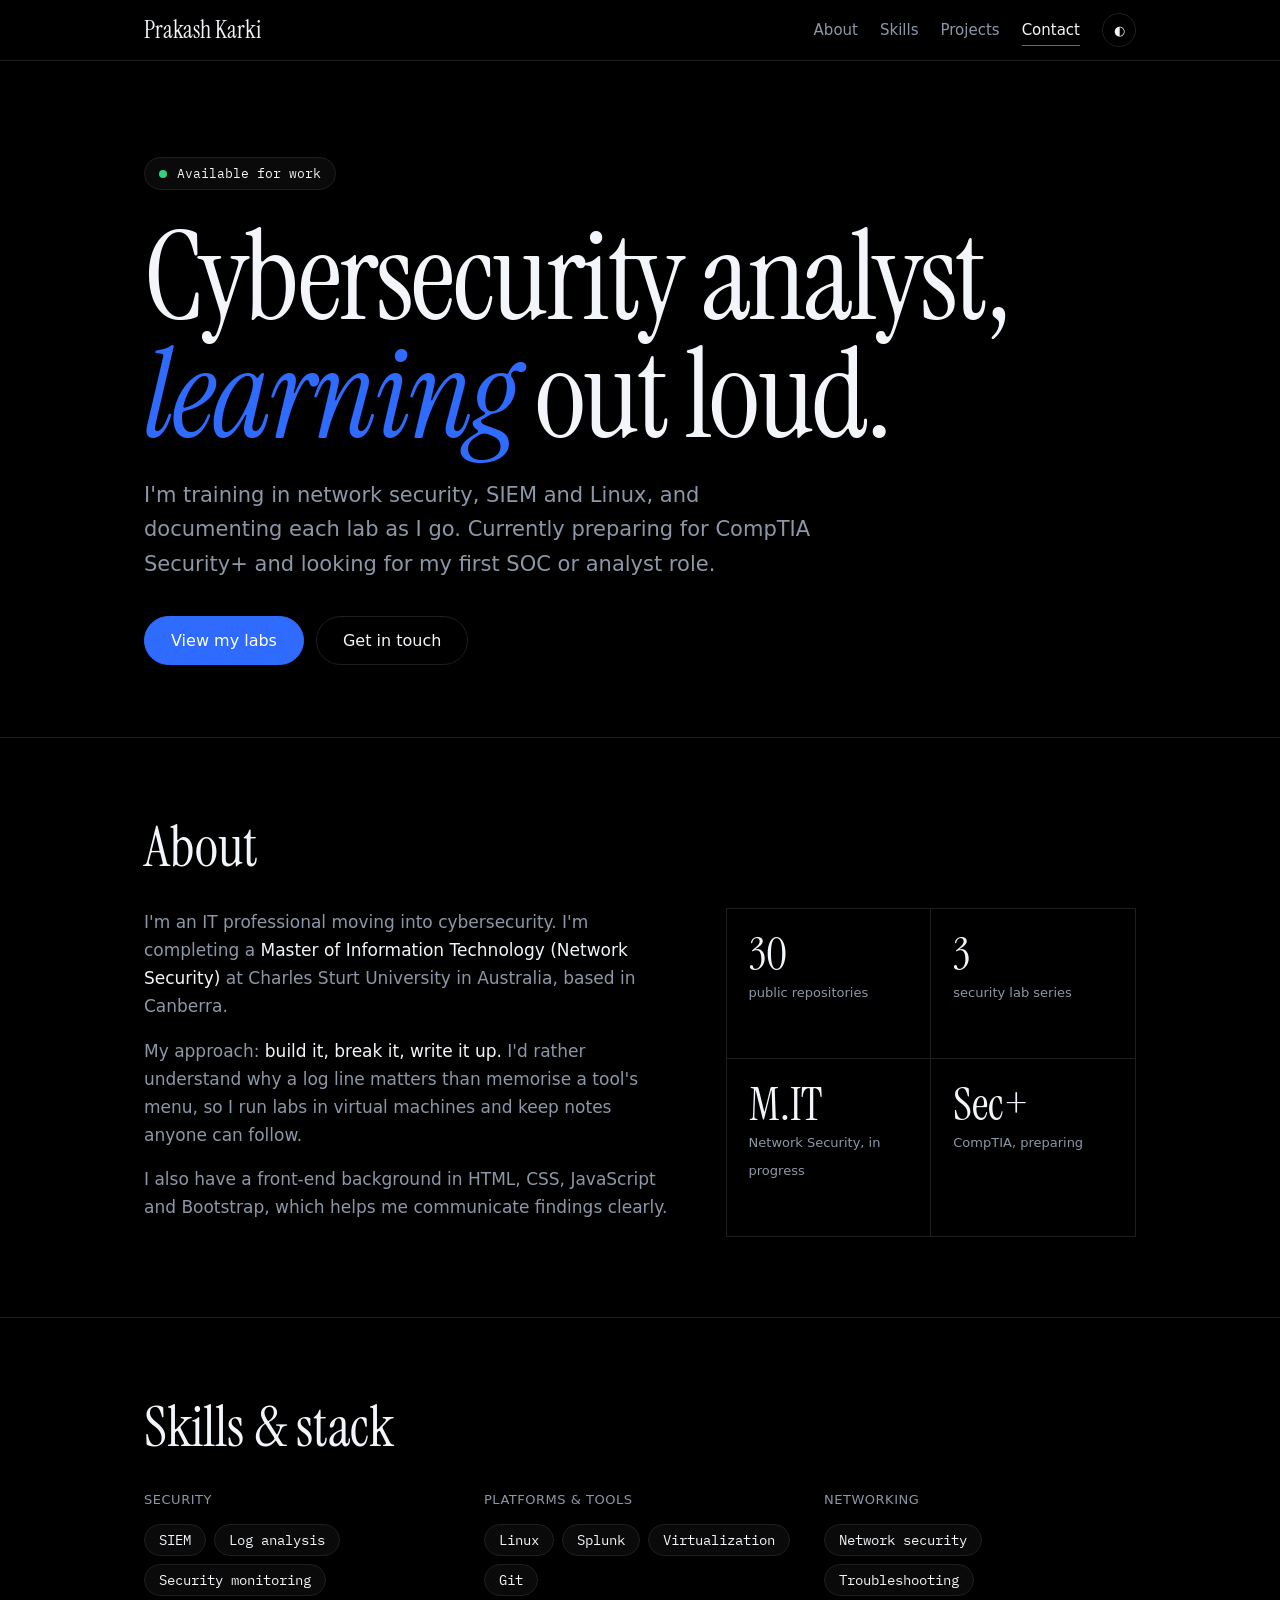
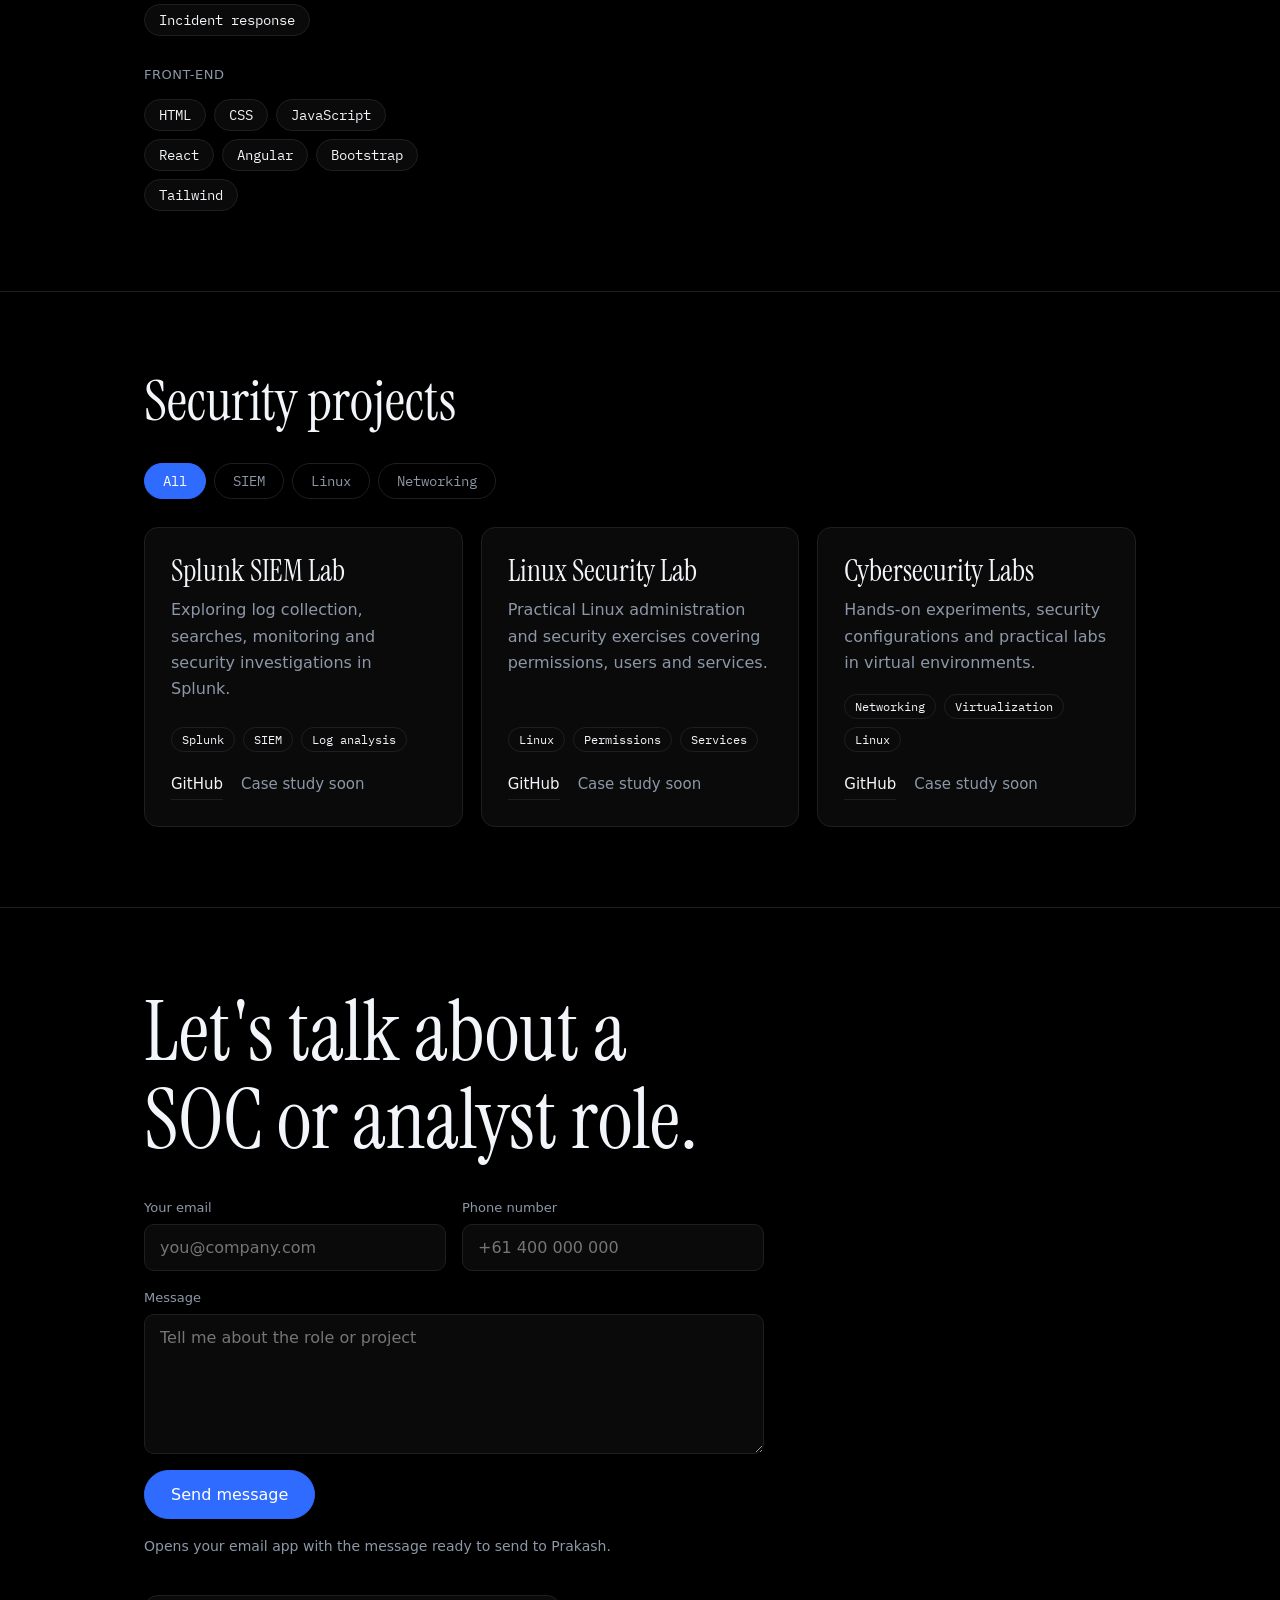
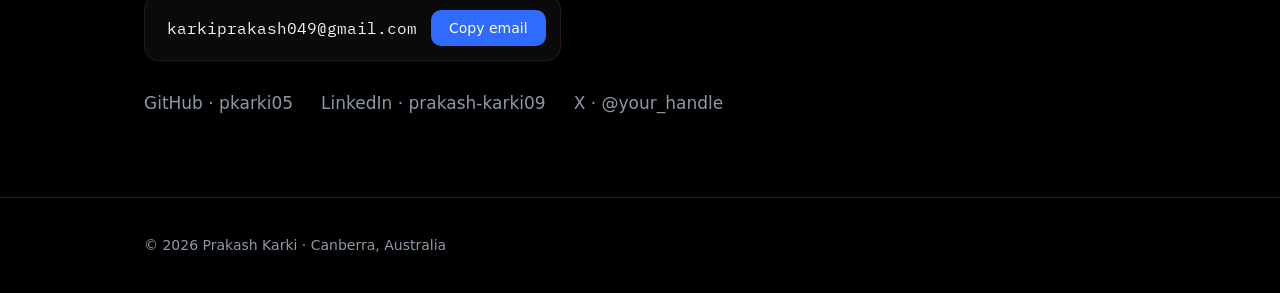
==== index.html @ dd996b20 "Rename index.html.html to index.html" ====
<!DOCTYPE html>
<html lang="en" data-theme="dark">
<head>
<meta charset="utf-8">
<meta name="viewport" content="width=device-width, initial-scale=1, viewport-fit=cover">
<title>Prakash Karki – Cybersecurity Analyst</title>
<link href="https://fonts.googleapis.com/css2?family=Instrument+Serif:ital@0;1&family=IBM+Plex+Mono:wght@400;500&display=swap" rel="stylesheet">
<style>
:root{--bg:#000;--panel:#0a0a0a;--ink:#f2f5f9;--mute:#8c97a7;--line:#1f1f1f;--acc:#2f6bff;--accink:#fff;color-scheme:dark;
box-sizing:border-box;padding-top:env(safe-area-inset-top,0px);padding-bottom:env(safe-area-inset-bottom,0px)}
:root[data-theme="light"]{--bg:#f6f7f9;--panel:#fff;--ink:#0b1220;--mute:#5b6676;--line:#dde2ea;--acc:#1f55e6;color-scheme:light}
html{scroll-behavior:smooth;scroll-padding-top:80px}
*{box-sizing:border-box}
body{margin:0;background:var(--bg);color:var(--ink);font:17px/1.65 system-ui,-apple-system,"Segoe UI",sans-serif;transition:background .3s,color .3s}
.mono{font-family:"IBM Plex Mono",ui-monospace,monospace}
a{color:inherit}
:focus-visible{outline:2px solid var(--acc);outline-offset:3px}
.wrap{max-width:1040px;margin:0 auto;padding:0 24px}
header.top{position:sticky;top:env(safe-area-inset-top,0px);z-index:5;background:color-mix(in srgb,var(--bg) 85%,transparent);backdrop-filter:blur(10px);border-bottom:1px solid var(--line)}
header.top .wrap{display:flex;align-items:center;justify-content:space-between;height:60px}
.logo{font-family:"Instrument Serif",Georgia,serif;font-size:24px;text-decoration:none}
nav{display:flex;gap:22px;align-items:center;font-size:15px}
nav a{color:var(--mute);text-decoration:none;position:relative;padding:4px 0}
nav a:after{content:"";position:absolute;left:0;bottom:0;height:1px;width:100%;background:var(--acc);transform:scaleX(0);transform-origin:left;transition:transform .3s}
nav a:hover,nav a.on{color:var(--ink)}nav a:hover:after,nav a.on:after{transform:scaleX(1)}
#theme{background:none;border:1px solid var(--line);color:var(--ink);border-radius:99px;width:34px;height:34px;cursor:pointer}
@media(max-width:640px){nav a{display:none}}
.hero{padding:96px 0 72px}
.badge{display:inline-flex;align-items:center;gap:10px;border:1px solid var(--line);background:var(--panel);color:var(--ink);padding:7px 14px;border-radius:99px;font-size:13px;cursor:pointer;transition:border-color .2s}
.badge:hover{border-color:var(--acc)}
.dot{width:8px;height:8px;border-radius:50%;background:#35d07f;box-shadow:0 0 0 0 #35d07f88;animation:p 2s infinite}
.badge.off .dot{background:#8c97a7;animation:none}
@keyframes p{70%{box-shadow:0 0 0 9px #35d07f00}100%{box-shadow:0 0 0 0 #35d07f00}}
h1{font-family:"Instrument Serif",Georgia,serif;font-weight:400;font-size:clamp(52px,10vw,124px);line-height:.95;letter-spacing:-.02em;margin:28px 0 24px}
h1 em{color:var(--acc)}
.sub{max-width:52ch;font-size:clamp(18px,2.2vw,21px);color:var(--mute);margin:0 0 34px}
.btn{display:inline-flex;align-items:center;gap:8px;padding:14px 26px;border-radius:99px;border:1px solid var(--acc);background:var(--acc);color:var(--accink);font:500 16px system-ui,sans-serif;text-decoration:none;cursor:pointer;transition:transform .2s,box-shadow .2s,background .2s}
.btn:hover{transform:translateY(-2px);box-shadow:0 10px 30px -8px var(--acc)}
.btn.ghost{background:none;color:var(--ink);border-color:var(--line)}.btn.ghost:hover{border-color:var(--acc);box-shadow:none}
.row{display:flex;flex-wrap:wrap;gap:12px}
section{padding:80px 0;border-top:1px solid var(--line)}
h2{font-family:"Instrument Serif",Georgia,serif;font-weight:400;font-size:clamp(36px,5vw,56px);line-height:1.05;margin:0 0 32px}
.about{display:grid;grid-template-columns:1.3fr 1fr;gap:48px}
@media(max-width:760px){.about{grid-template-columns:1fr}}
.about p{margin:0 0 16px;color:var(--mute);max-width:58ch}
.about p b{color:var(--ink);font-weight:500}
.stats{display:grid;grid-template-columns:1fr 1fr;gap:1px;background:var(--line);border:1px solid var(--line)}
.stat{background:var(--bg);padding:22px}
.stat b{display:block;font-family:"Instrument Serif",Georgia,serif;font-weight:400;font-size:46px;line-height:1}
.stat span{font-size:13px;color:var(--mute)}
.skills{display:grid;grid-template-columns:repeat(auto-fit,minmax(240px,1fr));gap:28px}
.skills h3{font-size:13px;font-weight:500;color:var(--mute);margin:0 0 14px;letter-spacing:.04em}
.tags{display:flex;flex-wrap:wrap;gap:8px}
.tag{border:1px solid var(--line);background:var(--panel);color:var(--ink);padding:6px 14px;border-radius:99px;font:14px "IBM Plex Mono",monospace;cursor:default;transition:all .2s}
.tag:hover,.tag.hl{border-color:var(--acc);color:var(--acc);transform:translateY(-2px)}
.filters{display:flex;flex-wrap:wrap;gap:8px;margin-bottom:28px}
.f{background:none;border:1px solid var(--line);color:var(--mute);padding:8px 18px;border-radius:99px;font:14px "IBM Plex Mono",monospace;cursor:pointer;transition:all .2s}
.f:hover{color:var(--ink)}.f[aria-pressed="true"]{background:var(--acc);border-color:var(--acc);color:var(--accink)}
.cards{display:grid;grid-template-columns:repeat(auto-fit,minmax(290px,1fr));gap:18px}
.card{--x:50%;--y:50%;position:relative;background:var(--panel);border:1px solid var(--line);border-radius:14px;padding:26px;overflow:hidden;display:flex;flex-direction:column;transition:transform .3s,border-color .3s,opacity .3s}
.card:before{content:"";position:absolute;inset:0;background:radial-gradient(260px circle at var(--x) var(--y),color-mix(in srgb,var(--acc) 22%,transparent),transparent 70%);opacity:0;transition:opacity .3s;pointer-events:none}
.card:hover{transform:translateY(-4px);border-color:var(--acc)}.card:hover:before{opacity:1}
.card>*{position:relative}
.card h3{font-family:"Instrument Serif",Georgia,serif;font-weight:400;font-size:30px;line-height:1.1;margin:0 0 10px}
.card p{margin:0 0 18px;color:var(--mute);font-size:16px;flex:1}
.card .tags{margin-bottom:20px}.card .tag{font-size:12px;padding:4px 10px}
.links{display:flex;gap:18px;font-size:15px}
.links a{text-decoration:none;border-bottom:1px solid var(--line);padding-bottom:2px;transition:border-color .2s,color .2s}
.links a:hover{color:var(--acc);border-color:var(--acc)}
.links .soon{color:var(--mute);cursor:not-allowed}
.card.hide{display:none}
.card.in{animation:in .4s both}
@keyframes in{from{opacity:0;transform:translateY(10px)}}
.contact h2{font-size:clamp(40px,7vw,84px)}
.mail{display:inline-flex;align-items:center;gap:14px;border:1px solid var(--line);background:var(--panel);border-radius:14px;padding:14px 14px 14px 22px;font:16px "IBM Plex Mono",monospace;margin:0 0 28px;flex-wrap:wrap}
.mail a{text-decoration:none}
.copy{border:0;border-radius:10px;background:var(--acc);color:var(--accink);padding:10px 18px;font:500 14px system-ui,sans-serif;cursor:pointer;min-width:96px;transition:background .2s,transform .2s}
.copy:active{transform:scale(.96)}.copy.done{background:#1fa564}
.soc{display:flex;flex-wrap:wrap;gap:12px 28px;list-style:none;padding:0;margin:0}
.soc a{text-decoration:none;color:var(--mute);transition:color .2s}.soc a:hover{color:var(--acc)}
.form{display:grid;gap:16px;max-width:620px;margin:0 0 36px}
.fld{display:grid;gap:6px}
.fld label{font-size:13px;color:var(--mute)}
.fld input,.fld textarea{width:100%;background:var(--panel);color:var(--ink);border:1px solid var(--line);border-radius:10px;padding:13px 15px;font:16px system-ui,sans-serif;transition:border-color .2s,box-shadow .2s}
.fld textarea{min-height:140px;resize:vertical}
.fld input:focus,.fld textarea:focus{outline:none;border-color:var(--acc);box-shadow:0 0 0 3px color-mix(in srgb,var(--acc) 25%,transparent)}
.fld input:user-invalid{border-color:#e5484d}
.hint{font-size:14px;color:var(--mute);margin:0}
.hint a{color:var(--acc)}
.two{display:grid;grid-template-columns:1fr 1fr;gap:16px}@media(max-width:620px){.two{grid-template-columns:1fr}}
footer{padding:36px 0;border-top:1px solid var(--line);color:var(--mute);font-size:14px}
@media (prefers-reduced-motion:reduce){*{animation:none!important;transition:none!important}html{scroll-behavior:auto}}
</style>
</head>
<body>
<header class="top"><div class="wrap">
<a class="logo" href="#top">Prakash Karki</a>
<nav aria-label="Primary"><a href="#about">About</a><a href="#skills">Skills</a><a href="#projects">Projects</a><a href="#contact">Contact</a><button id="theme" aria-label="Toggle light or dark theme">◐</button></nav>
</div></header>

<main id="top">
<div class="wrap">
<div class="hero">
<button class="badge mono" id="status" aria-pressed="true" title="Click to toggle"><span class="dot"></span><span id="stxt">Available for work</span></button>
<h1>Cybersecurity analyst, <em>learning</em> out loud.</h1>
<p class="sub">I'm training in network security, SIEM and Linux, and documenting each lab as I go. Currently preparing for CompTIA Security+ and looking for my first SOC or analyst role.</p>
<div class="row"><a class="btn" href="#projects">View my labs</a><a class="btn ghost" href="#contact">Get in touch</a></div>
</div>
</div>

<section id="about"><div class="wrap">
<h2>About</h2>
<div class="about">
<div>
<p>I'm an IT professional moving into cybersecurity. I'm completing a <b>Master of Information Technology (Network Security)</b> at Charles Sturt University in Australia, based in Canberra.</p>
<p>My approach: <b>build it, break it, write it up.</b> I'd rather understand why a log line matters than memorise a tool's menu, so I run labs in virtual machines and keep notes anyone can follow.</p>
<p>I also have a front-end background in HTML, CSS, JavaScript and Bootstrap, which helps me communicate findings clearly.</p>
</div>
<div class="stats">
<div class="stat"><b>30</b><span>public repositories</span></div>
<div class="stat"><b>3</b><span>security lab series</span></div>
<div class="stat"><b>M.IT</b><span>Network Security, in progress</span></div>
<div class="stat"><b>Sec+</b><span>CompTIA, preparing</span></div>
</div>
</div>
</div></section>

<section id="skills"><div class="wrap">
<h2>Skills &amp; stack</h2>
<div class="skills">
<div><h3>SECURITY</h3><div class="tags"><span class="tag">SIEM</span><span class="tag">Log analysis</span><span class="tag">Security monitoring</span><span class="tag">Incident response</span></div></div>
<div><h3>PLATFORMS &amp; TOOLS</h3><div class="tags"><span class="tag">Linux</span><span class="tag">Splunk</span><span class="tag">Virtualization</span><span class="tag">Git</span></div></div>
<div><h3>NETWORKING</h3><div class="tags"><span class="tag">Network security</span><span class="tag">Troubleshooting</span></div></div>
<div><h3>FRONT-END</h3><div class="tags"><span class="tag">HTML</span><span class="tag">CSS</span><span class="tag">JavaScript</span><span class="tag">React</span><span class="tag">Angular</span><span class="tag">Bootstrap</span><span class="tag">Tailwind</span></div></div>
</div>
</div></section>

<section id="projects"><div class="wrap">
<h2>Security projects</h2>
<div class="filters" role="group" aria-label="Filter projects">
<button class="f" data-f="all" aria-pressed="true">All</button>
<button class="f" data-f="siem" aria-pressed="false">SIEM</button>
<button class="f" data-f="linux" aria-pressed="false">Linux</button>
<button class="f" data-f="network" aria-pressed="false">Networking</button>
</div>
<div class="cards" id="cards">
<article class="card" data-c="siem">
<h3>Splunk SIEM Lab</h3>
<p>Exploring log collection, searches, monitoring and security investigations in Splunk.</p>
<div class="tags"><span class="tag">Splunk</span><span class="tag">SIEM</span><span class="tag">Log analysis</span></div>
<div class="links"><a href="https://github.com/pkarki05" target="_blank" rel="noopener">GitHub</a><span class="soon">Case study soon</span></div>
</article>
<article class="card" data-c="linux">
<h3>Linux Security Lab</h3>
<p>Practical Linux administration and security exercises covering permissions, users and services.</p>
<div class="tags"><span class="tag">Linux</span><span class="tag">Permissions</span><span class="tag">Services</span></div>
<div class="links"><a href="https://github.com/pkarki05" target="_blank" rel="noopener">GitHub</a><span class="soon">Case study soon</span></div>
</article>
<article class="card" data-c="network linux">
<h3>Cybersecurity Labs</h3>
<p>Hands-on experiments, security configurations and practical labs in virtual environments.</p>
<div class="tags"><span class="tag">Networking</span><span class="tag">Virtualization</span><span class="tag">Linux</span></div>
<div class="links"><a href="https://github.com/pkarki05" target="_blank" rel="noopener">GitHub</a><span class="soon">Case study soon</span></div>
</article>
</div>
</div></section>

<section id="contact" class="contact"><div class="wrap">
<h2>Let's talk about a<br>SOC or analyst role.</h2>
<form class="form" id="cf" novalidate>
<div class="two">
<div class="fld"><label for="em">Your email</label><input id="em" type="email" required autocomplete="email" placeholder="you@company.com"></div>
<div class="fld"><label for="ph">Phone number</label><input id="ph" type="tel" required autocomplete="tel" placeholder="+61 400 000 000"></div>
</div>
<div class="fld"><label for="ms">Message</label><textarea id="ms" required placeholder="Tell me about the role or project"></textarea></div>
<div class="row"><button class="btn" type="submit">Send message</button></div>
<p class="hint" id="fh" role="status" aria-live="polite">Opens your email app with the message ready to send to Prakash.</p>
</form>
<div class="mail"><a id="mailto" href="mailto:karkiprakash049@gmail.com">karkiprakash049@gmail.com</a><button class="copy" id="copy">Copy email</button></div>
<ul class="soc">
<li><a href="https://github.com/pkarki05" target="_blank" rel="noopener">GitHub · pkarki05</a></li>
<li><a href="https://www.linkedin.com/in/prakash-karki09/" target="_blank" rel="noopener">LinkedIn · prakash-karki09</a></li>
<li><a href="https://x.com/your_handle" target="_blank" rel="noopener">X · @your_handle</a></li>
</ul>
</div></section>
</main>
<footer><div class="wrap">© 2026 Prakash Karki · Canberra, Australia</div></footer>

<script>
(function(){
var EMAIL="karkiprakash049@gmail.com";
var $=function(s,c){return(c||document).querySelector(s)},$$=function(s,c){return[].slice.call((c||document).querySelectorAll(s))};
/* status badge */
var st=$("#status");st.addEventListener("click",function(){var off=st.classList.toggle("off");st.setAttribute("aria-pressed",!off);$("#stxt").textContent=off?"Currently busy":"Available for work"});
/* theme */
$("#theme").addEventListener("click",function(){var r=document.documentElement;r.dataset.theme=r.dataset.theme==="dark"?"light":"dark"});
/* project filter */
var cards=$$(".card"),fs=$$(".f");
fs.forEach(function(b){b.addEventListener("click",function(){
fs.forEach(function(x){x.setAttribute("aria-pressed",x===b)});
var f=b.dataset.f;cards.forEach(function(c){var show=f==="all"||c.dataset.c.split(" ").indexOf(f)>-1;c.classList.toggle("hide",!show);c.classList.remove("in");if(show){void c.offsetWidth;c.classList.add("in")}});
$$(".tag").forEach(function(t){t.classList.remove("hl")})})});
/* cursor spotlight on cards */
cards.forEach(function(c){c.addEventListener("pointermove",function(e){var r=c.getBoundingClientRect();c.style.setProperty("--x",(e.clientX-r.left)+"px");c.style.setProperty("--y",(e.clientY-r.top)+"px")})});
/* skill tag -> highlights matching projects */
$$("#skills .tag").forEach(function(t){t.addEventListener("mouseenter",function(){var k=t.textContent.toLowerCase();$$(".card .tag").forEach(function(x){x.classList.toggle("hl",x.textContent.toLowerCase()===k)})});t.addEventListener("mouseleave",function(){$$(".card .tag").forEach(function(x){x.classList.remove("hl")})})});
/* contact form */
var cf=$("#cf"),fh=$("#fh");
cf.addEventListener("submit",function(e){e.preventDefault();
var em=$("#em").value.trim(),ph=$("#ph").value.trim(),ms=$("#ms").value.trim();
if(!em||!/^\S+@\S+\.\S+$/.test(em)||!ph||!ms){fh.textContent="Please fill in a valid email, your phone number and a message.";(!em||!/^\S+@\S+\.\S+$/.test(em)?$("#em"):!ph?$("#ph"):$("#ms")).focus();return}
var sub="Portfolio message from "+em,body=ms+"\n\n---\nReply to: "+em+"\nPhone: "+ph;
var q="subject="+encodeURIComponent(sub)+"&body="+encodeURIComponent(body);
var gm="https://mail.google.com/mail/?view=cm&fs=1&to="+EMAIL+"&"+q;
window.open("mailto:"+EMAIL+"?"+q,"_top");
cf.reset();
fh.innerHTML='Form cleared. Your email app should have opened with your message. Nothing happened? <a href="'+gm+'" target="_blank" rel="noopener">Send with Gmail instead</a>.'});
/* copy email */
var cb=$("#copy"),timer;
function done(ok){cb.textContent=ok?"Copied!":"Press Ctrl+C";cb.classList.toggle("done",ok);clearTimeout(timer);timer=setTimeout(function(){cb.textContent="Copy email";cb.classList.remove("done")},2000)}
cb.addEventListener("click",function(){
function fb(){try{var t=document.createElement("textarea");t.value=EMAIL;t.style.position="fixed";t.style.opacity="0";document.body.appendChild(t);t.select();var ok=document.execCommand("copy");document.body.removeChild(t);done(ok)}catch(e){done(false)}}
try{if(navigator.clipboard&&navigator.clipboard.writeText){navigator.clipboard.writeText(EMAIL).then(function(){done(true)},fb)}else fb()}catch(e){fb()}});
/* nav active link */
var links=$$("nav a"),secs=links.map(function(a){return $(a.getAttribute("href"))});
if("IntersectionObserver" in window){var io=new IntersectionObserver(function(es){es.forEach(function(e){if(e.isIntersecting){links.forEach(function(a){a.classList.toggle("on",a.getAttribute("href")==="#"+e.target.id)})}})},{rootMargin:"-45% 0px -50% 0px"});secs.forEach(function(s){s&&io.observe(s)})}
})();
</script>
</body>
</html>
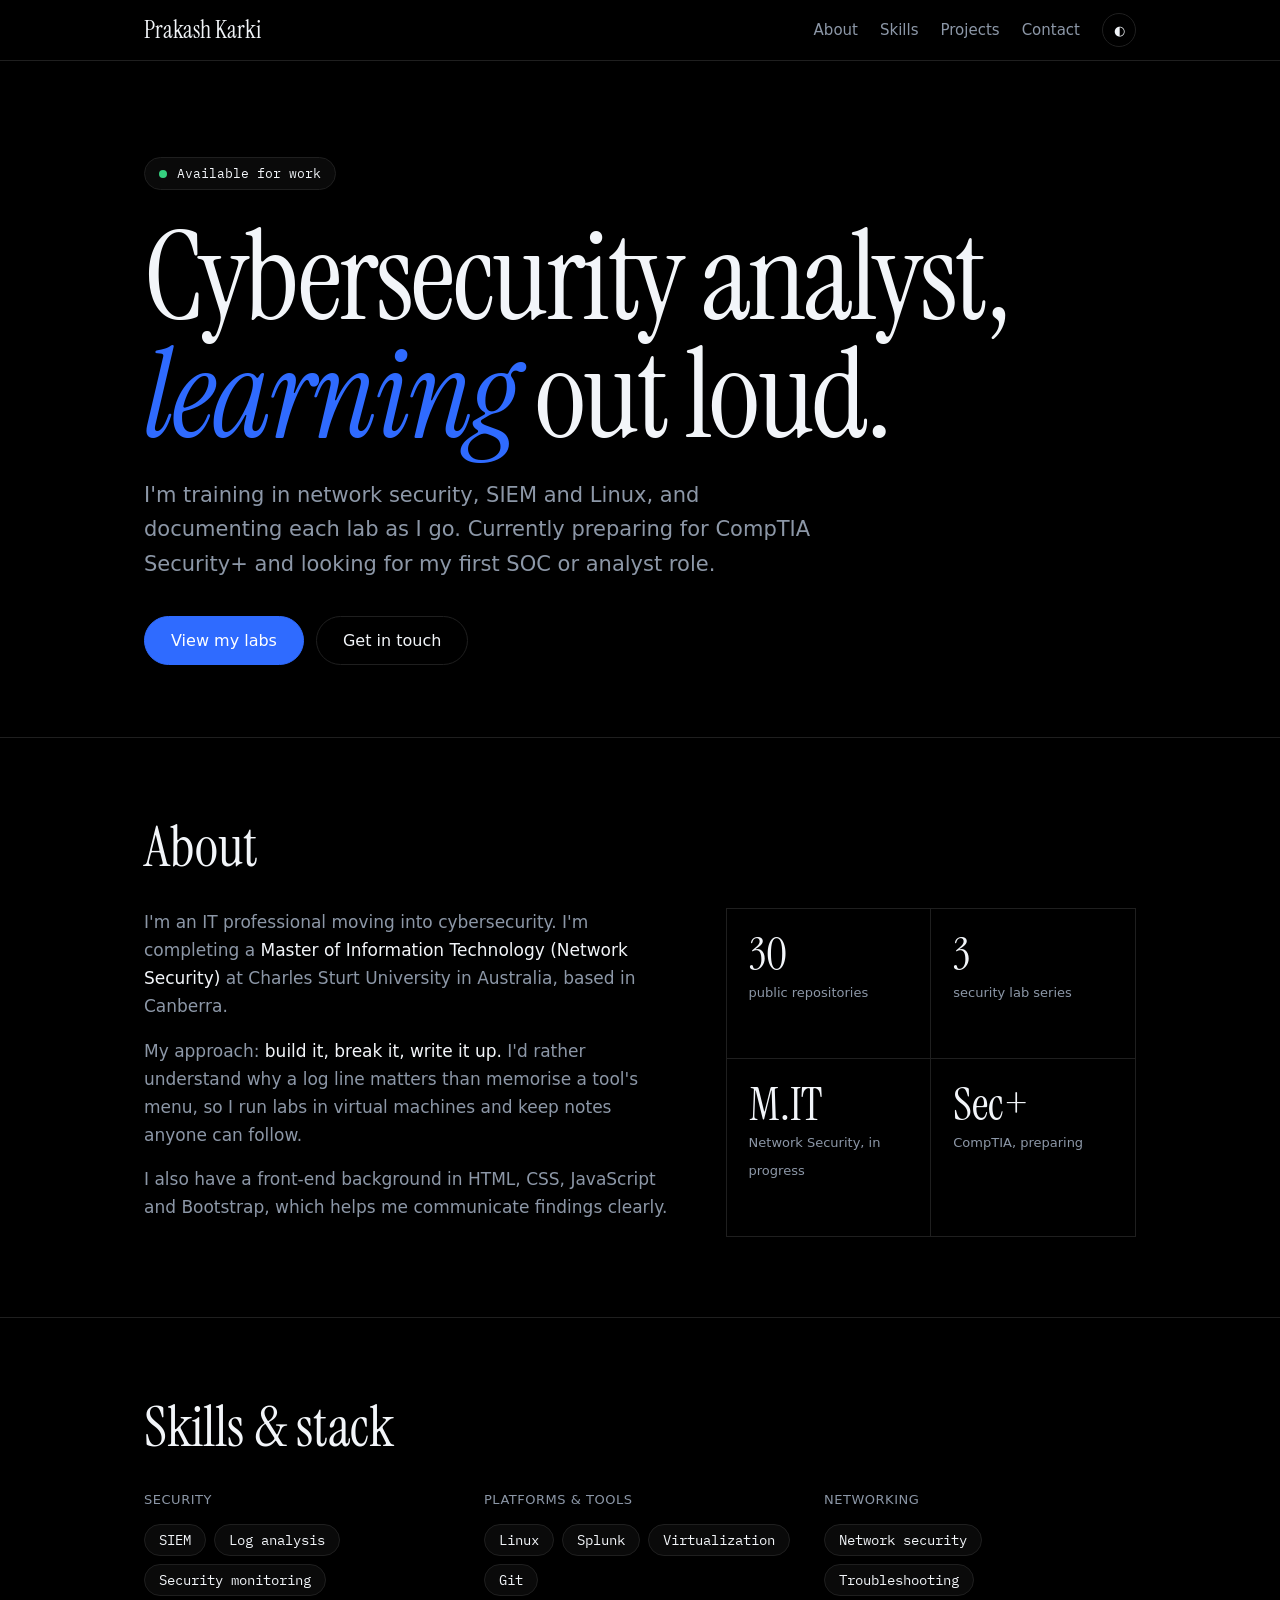
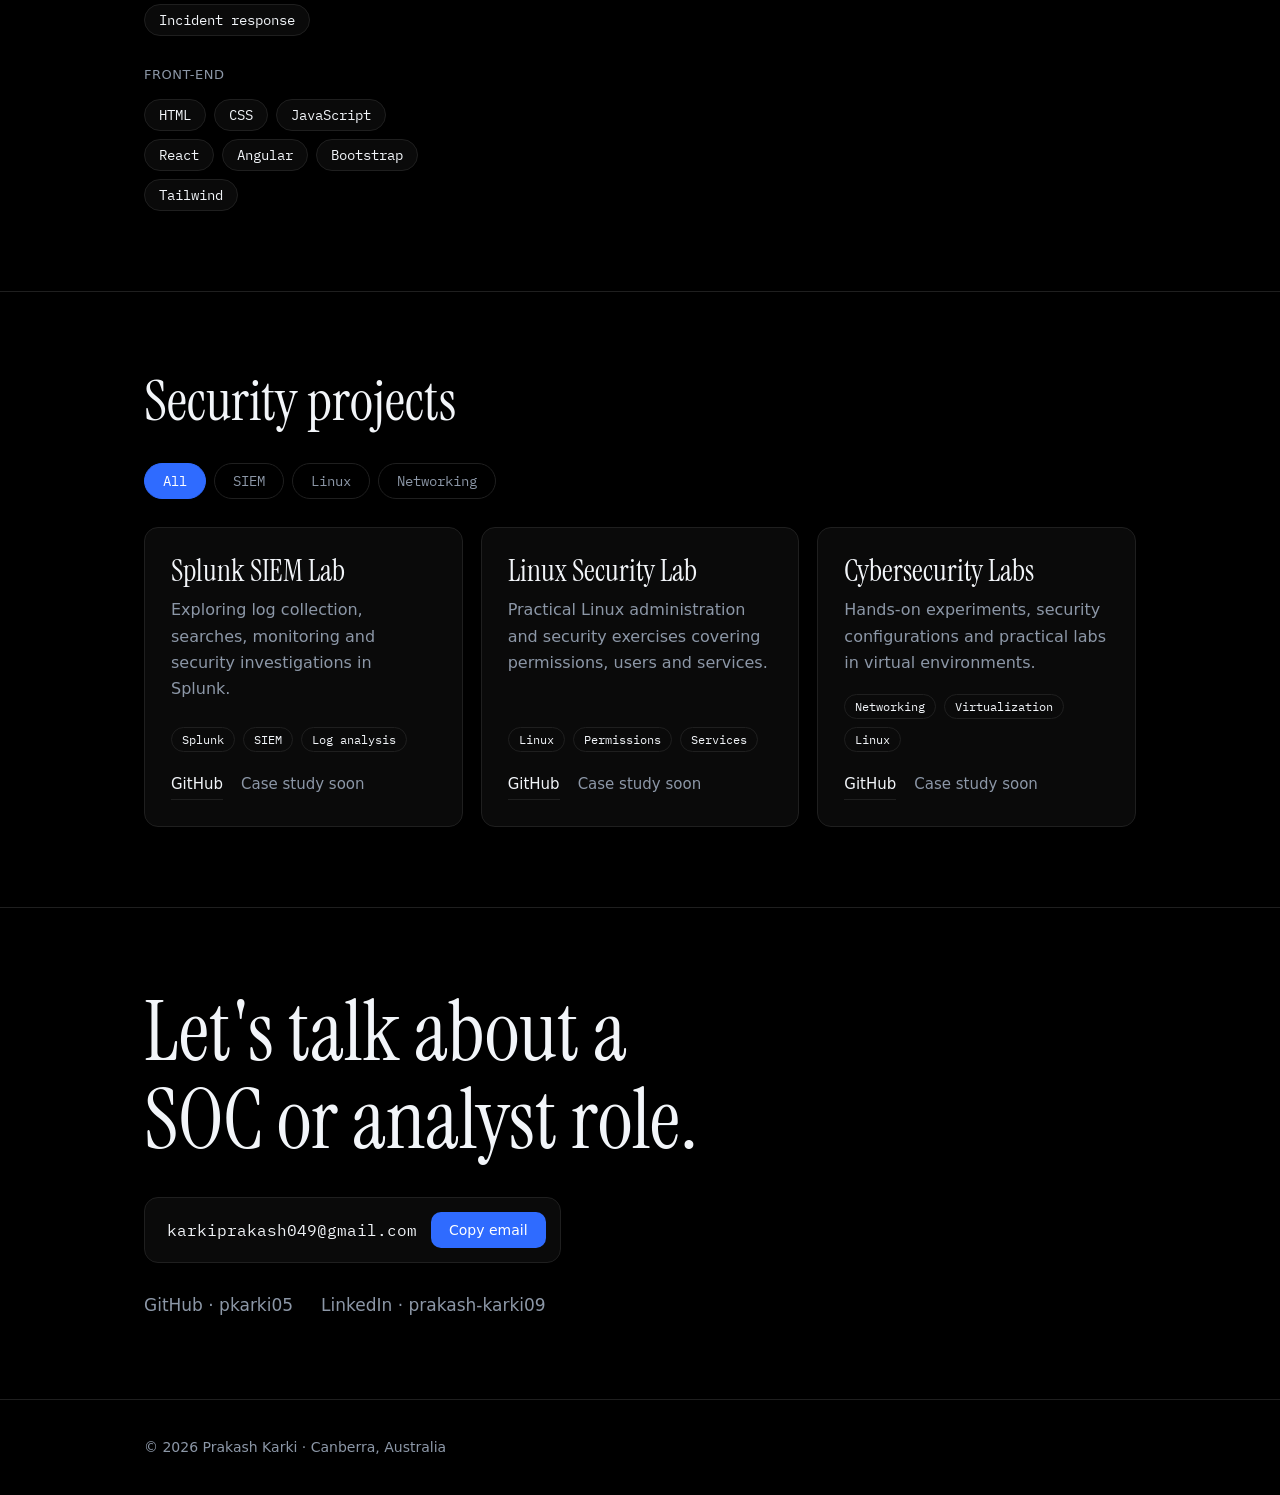
==== commit c8672352: "Replace contact form with email link and button Removed the contact form and replaced it with a mail" ====
--- a/index.html
+++ b/index.html
@@ -5,92 +5,7 @@
 <meta name="viewport" content="width=device-width, initial-scale=1, viewport-fit=cover">
 <title>Prakash Karki – Cybersecurity Analyst</title>
 <link href="https://fonts.googleapis.com/css2?family=Instrument+Serif:ital@0;1&family=IBM+Plex+Mono:wght@400;500&display=swap" rel="stylesheet">
-<style>
-:root{--bg:#000;--panel:#0a0a0a;--ink:#f2f5f9;--mute:#8c97a7;--line:#1f1f1f;--acc:#2f6bff;--accink:#fff;color-scheme:dark;
-box-sizing:border-box;padding-top:env(safe-area-inset-top,0px);padding-bottom:env(safe-area-inset-bottom,0px)}
-:root[data-theme="light"]{--bg:#f6f7f9;--panel:#fff;--ink:#0b1220;--mute:#5b6676;--line:#dde2ea;--acc:#1f55e6;color-scheme:light}
-html{scroll-behavior:smooth;scroll-padding-top:80px}
-*{box-sizing:border-box}
-body{margin:0;background:var(--bg);color:var(--ink);font:17px/1.65 system-ui,-apple-system,"Segoe UI",sans-serif;transition:background .3s,color .3s}
-.mono{font-family:"IBM Plex Mono",ui-monospace,monospace}
-a{color:inherit}
-:focus-visible{outline:2px solid var(--acc);outline-offset:3px}
-.wrap{max-width:1040px;margin:0 auto;padding:0 24px}
-header.top{position:sticky;top:env(safe-area-inset-top,0px);z-index:5;background:color-mix(in srgb,var(--bg) 85%,transparent);backdrop-filter:blur(10px);border-bottom:1px solid var(--line)}
-header.top .wrap{display:flex;align-items:center;justify-content:space-between;height:60px}
-.logo{font-family:"Instrument Serif",Georgia,serif;font-size:24px;text-decoration:none}
-nav{display:flex;gap:22px;align-items:center;font-size:15px}
-nav a{color:var(--mute);text-decoration:none;position:relative;padding:4px 0}
-nav a:after{content:"";position:absolute;left:0;bottom:0;height:1px;width:100%;background:var(--acc);transform:scaleX(0);transform-origin:left;transition:transform .3s}
-nav a:hover,nav a.on{color:var(--ink)}nav a:hover:after,nav a.on:after{transform:scaleX(1)}
-#theme{background:none;border:1px solid var(--line);color:var(--ink);border-radius:99px;width:34px;height:34px;cursor:pointer}
-@media(max-width:640px){nav a{display:none}}
-.hero{padding:96px 0 72px}
-.badge{display:inline-flex;align-items:center;gap:10px;border:1px solid var(--line);background:var(--panel);color:var(--ink);padding:7px 14px;border-radius:99px;font-size:13px;cursor:pointer;transition:border-color .2s}
-.badge:hover{border-color:var(--acc)}
-.dot{width:8px;height:8px;border-radius:50%;background:#35d07f;box-shadow:0 0 0 0 #35d07f88;animation:p 2s infinite}
-.badge.off .dot{background:#8c97a7;animation:none}
-@keyframes p{70%{box-shadow:0 0 0 9px #35d07f00}100%{box-shadow:0 0 0 0 #35d07f00}}
-h1{font-family:"Instrument Serif",Georgia,serif;font-weight:400;font-size:clamp(52px,10vw,124px);line-height:.95;letter-spacing:-.02em;margin:28px 0 24px}
-h1 em{color:var(--acc)}
-.sub{max-width:52ch;font-size:clamp(18px,2.2vw,21px);color:var(--mute);margin:0 0 34px}
-.btn{display:inline-flex;align-items:center;gap:8px;padding:14px 26px;border-radius:99px;border:1px solid var(--acc);background:var(--acc);color:var(--accink);font:500 16px system-ui,sans-serif;text-decoration:none;cursor:pointer;transition:transform .2s,box-shadow .2s,background .2s}
-.btn:hover{transform:translateY(-2px);box-shadow:0 10px 30px -8px var(--acc)}
-.btn.ghost{background:none;color:var(--ink);border-color:var(--line)}.btn.ghost:hover{border-color:var(--acc);box-shadow:none}
-.row{display:flex;flex-wrap:wrap;gap:12px}
-section{padding:80px 0;border-top:1px solid var(--line)}
-h2{font-family:"Instrument Serif",Georgia,serif;font-weight:400;font-size:clamp(36px,5vw,56px);line-height:1.05;margin:0 0 32px}
-.about{display:grid;grid-template-columns:1.3fr 1fr;gap:48px}
-@media(max-width:760px){.about{grid-template-columns:1fr}}
-.about p{margin:0 0 16px;color:var(--mute);max-width:58ch}
-.about p b{color:var(--ink);font-weight:500}
-.stats{display:grid;grid-template-columns:1fr 1fr;gap:1px;background:var(--line);border:1px solid var(--line)}
-.stat{background:var(--bg);padding:22px}
-.stat b{display:block;font-family:"Instrument Serif",Georgia,serif;font-weight:400;font-size:46px;line-height:1}
-.stat span{font-size:13px;color:var(--mute)}
-.skills{display:grid;grid-template-columns:repeat(auto-fit,minmax(240px,1fr));gap:28px}
-.skills h3{font-size:13px;font-weight:500;color:var(--mute);margin:0 0 14px;letter-spacing:.04em}
-.tags{display:flex;flex-wrap:wrap;gap:8px}
-.tag{border:1px solid var(--line);background:var(--panel);color:var(--ink);padding:6px 14px;border-radius:99px;font:14px "IBM Plex Mono",monospace;cursor:default;transition:all .2s}
-.tag:hover,.tag.hl{border-color:var(--acc);color:var(--acc);transform:translateY(-2px)}
-.filters{display:flex;flex-wrap:wrap;gap:8px;margin-bottom:28px}
-.f{background:none;border:1px solid var(--line);color:var(--mute);padding:8px 18px;border-radius:99px;font:14px "IBM Plex Mono",monospace;cursor:pointer;transition:all .2s}
-.f:hover{color:var(--ink)}.f[aria-pressed="true"]{background:var(--acc);border-color:var(--acc);color:var(--accink)}
-.cards{display:grid;grid-template-columns:repeat(auto-fit,minmax(290px,1fr));gap:18px}
-.card{--x:50%;--y:50%;position:relative;background:var(--panel);border:1px solid var(--line);border-radius:14px;padding:26px;overflow:hidden;display:flex;flex-direction:column;transition:transform .3s,border-color .3s,opacity .3s}
-.card:before{content:"";position:absolute;inset:0;background:radial-gradient(260px circle at var(--x) var(--y),color-mix(in srgb,var(--acc) 22%,transparent),transparent 70%);opacity:0;transition:opacity .3s;pointer-events:none}
-.card:hover{transform:translateY(-4px);border-color:var(--acc)}.card:hover:before{opacity:1}
-.card>*{position:relative}
-.card h3{font-family:"Instrument Serif",Georgia,serif;font-weight:400;font-size:30px;line-height:1.1;margin:0 0 10px}
-.card p{margin:0 0 18px;color:var(--mute);font-size:16px;flex:1}
-.card .tags{margin-bottom:20px}.card .tag{font-size:12px;padding:4px 10px}
-.links{display:flex;gap:18px;font-size:15px}
-.links a{text-decoration:none;border-bottom:1px solid var(--line);padding-bottom:2px;transition:border-color .2s,color .2s}
-.links a:hover{color:var(--acc);border-color:var(--acc)}
-.links .soon{color:var(--mute);cursor:not-allowed}
-.card.hide{display:none}
-.card.in{animation:in .4s both}
-@keyframes in{from{opacity:0;transform:translateY(10px)}}
-.contact h2{font-size:clamp(40px,7vw,84px)}
-.mail{display:inline-flex;align-items:center;gap:14px;border:1px solid var(--line);background:var(--panel);border-radius:14px;padding:14px 14px 14px 22px;font:16px "IBM Plex Mono",monospace;margin:0 0 28px;flex-wrap:wrap}
-.mail a{text-decoration:none}
-.copy{border:0;border-radius:10px;background:var(--acc);color:var(--accink);padding:10px 18px;font:500 14px system-ui,sans-serif;cursor:pointer;min-width:96px;transition:background .2s,transform .2s}
-.copy:active{transform:scale(.96)}.copy.done{background:#1fa564}
-.soc{display:flex;flex-wrap:wrap;gap:12px 28px;list-style:none;padding:0;margin:0}
-.soc a{text-decoration:none;color:var(--mute);transition:color .2s}.soc a:hover{color:var(--acc)}
-.form{display:grid;gap:16px;max-width:620px;margin:0 0 36px}
-.fld{display:grid;gap:6px}
-.fld label{font-size:13px;color:var(--mute)}
-.fld input,.fld textarea{width:100%;background:var(--panel);color:var(--ink);border:1px solid var(--line);border-radius:10px;padding:13px 15px;font:16px system-ui,sans-serif;transition:border-color .2s,box-shadow .2s}
-.fld textarea{min-height:140px;resize:vertical}
-.fld input:focus,.fld textarea:focus{outline:none;border-color:var(--acc);box-shadow:0 0 0 3px color-mix(in srgb,var(--acc) 25%,transparent)}
-.fld input:user-invalid{border-color:#e5484d}
-.hint{font-size:14px;color:var(--mute);margin:0}
-.hint a{color:var(--acc)}
-.two{display:grid;grid-template-columns:1fr 1fr;gap:16px}@media(max-width:620px){.two{grid-template-columns:1fr}}
-footer{padding:36px 0;border-top:1px solid var(--line);color:var(--mute);font-size:14px}
-@media (prefers-reduced-motion:reduce){*{animation:none!important;transition:none!important}html{scroll-behavior:auto}}
-</style>
+<link rel="stylesheet" href="styles.css">
 </head>
 <body>
 <header class="top"><div class="wrap">
@@ -167,64 +82,16 @@
 
 <section id="contact" class="contact"><div class="wrap">
 <h2>Let's talk about a<br>SOC or analyst role.</h2>
-<form class="form" id="cf" novalidate>
-<div class="two">
-<div class="fld"><label for="em">Your email</label><input id="em" type="email" required autocomplete="email" placeholder="you@company.com"></div>
-<div class="fld"><label for="ph">Phone number</label><input id="ph" type="tel" required autocomplete="tel" placeholder="+61 400 000 000"></div>
-</div>
-<div class="fld"><label for="ms">Message</label><textarea id="ms" required placeholder="Tell me about the role or project"></textarea></div>
-<div class="row"><button class="btn" type="submit">Send message</button></div>
-<p class="hint" id="fh" role="status" aria-live="polite">Opens your email app with the message ready to send to Prakash.</p>
-</form>
+
 <div class="mail"><a id="mailto" href="mailto:karkiprakash049@gmail.com">karkiprakash049@gmail.com</a><button class="copy" id="copy">Copy email</button></div>
 <ul class="soc">
 <li><a href="https://github.com/pkarki05" target="_blank" rel="noopener">GitHub · pkarki05</a></li>
 <li><a href="https://www.linkedin.com/in/prakash-karki09/" target="_blank" rel="noopener">LinkedIn · prakash-karki09</a></li>
-<li><a href="https://x.com/your_handle" target="_blank" rel="noopener">X · @your_handle</a></li>
 </ul>
 </div></section>
 </main>
 <footer><div class="wrap">© 2026 Prakash Karki · Canberra, Australia</div></footer>
 
-<script>
-(function(){
-var EMAIL="karkiprakash049@gmail.com";
-var $=function(s,c){return(c||document).querySelector(s)},$$=function(s,c){return[].slice.call((c||document).querySelectorAll(s))};
-/* status badge */
-var st=$("#status");st.addEventListener("click",function(){var off=st.classList.toggle("off");st.setAttribute("aria-pressed",!off);$("#stxt").textContent=off?"Currently busy":"Available for work"});
-/* theme */
-$("#theme").addEventListener("click",function(){var r=document.documentElement;r.dataset.theme=r.dataset.theme==="dark"?"light":"dark"});
-/* project filter */
-var cards=$$(".card"),fs=$$(".f");
-fs.forEach(function(b){b.addEventListener("click",function(){
-fs.forEach(function(x){x.setAttribute("aria-pressed",x===b)});
-var f=b.dataset.f;cards.forEach(function(c){var show=f==="all"||c.dataset.c.split(" ").indexOf(f)>-1;c.classList.toggle("hide",!show);c.classList.remove("in");if(show){void c.offsetWidth;c.classList.add("in")}});
-$$(".tag").forEach(function(t){t.classList.remove("hl")})})});
-/* cursor spotlight on cards */
-cards.forEach(function(c){c.addEventListener("pointermove",function(e){var r=c.getBoundingClientRect();c.style.setProperty("--x",(e.clientX-r.left)+"px");c.style.setProperty("--y",(e.clientY-r.top)+"px")})});
-/* skill tag -> highlights matching projects */
-$$("#skills .tag").forEach(function(t){t.addEventListener("mouseenter",function(){var k=t.textContent.toLowerCase();$$(".card .tag").forEach(function(x){x.classList.toggle("hl",x.textContent.toLowerCase()===k)})});t.addEventListener("mouseleave",function(){$$(".card .tag").forEach(function(x){x.classList.remove("hl")})})});
-/* contact form */
-var cf=$("#cf"),fh=$("#fh");
-cf.addEventListener("submit",function(e){e.preventDefault();
-var em=$("#em").value.trim(),ph=$("#ph").value.trim(),ms=$("#ms").value.trim();
-if(!em||!/^\S+@\S+\.\S+$/.test(em)||!ph||!ms){fh.textContent="Please fill in a valid email, your phone number and a message.";(!em||!/^\S+@\S+\.\S+$/.test(em)?$("#em"):!ph?$("#ph"):$("#ms")).focus();return}
-var sub="Portfolio message from "+em,body=ms+"\n\n---\nReply to: "+em+"\nPhone: "+ph;
-var q="subject="+encodeURIComponent(sub)+"&body="+encodeURIComponent(body);
-var gm="https://mail.google.com/mail/?view=cm&fs=1&to="+EMAIL+"&"+q;
-window.open("mailto:"+EMAIL+"?"+q,"_top");
-cf.reset();
-fh.innerHTML='Form cleared. Your email app should have opened with your message. Nothing happened? <a href="'+gm+'" target="_blank" rel="noopener">Send with Gmail instead</a>.'});
-/* copy email */
-var cb=$("#copy"),timer;
-function done(ok){cb.textContent=ok?"Copied!":"Press Ctrl+C";cb.classList.toggle("done",ok);clearTimeout(timer);timer=setTimeout(function(){cb.textContent="Copy email";cb.classList.remove("done")},2000)}
-cb.addEventListener("click",function(){
-function fb(){try{var t=document.createElement("textarea");t.value=EMAIL;t.style.position="fixed";t.style.opacity="0";document.body.appendChild(t);t.select();var ok=document.execCommand("copy");document.body.removeChild(t);done(ok)}catch(e){done(false)}}
-try{if(navigator.clipboard&&navigator.clipboard.writeText){navigator.clipboard.writeText(EMAIL).then(function(){done(true)},fb)}else fb()}catch(e){fb()}});
-/* nav active link */
-var links=$$("nav a"),secs=links.map(function(a){return $(a.getAttribute("href"))});
-if("IntersectionObserver" in window){var io=new IntersectionObserver(function(es){es.forEach(function(e){if(e.isIntersecting){links.forEach(function(a){a.classList.toggle("on",a.getAttribute("href")==="#"+e.target.id)})}})},{rootMargin:"-45% 0px -50% 0px"});secs.forEach(function(s){s&&io.observe(s)})}
-})();
-</script>
+<script src="script.js"></script>
 </body>
 </html>
--- a/styles.css
+++ b/styles.css
@@ -0,0 +1,84 @@
+:root{--bg:#000;--panel:#0a0a0a;--ink:#f2f5f9;--mute:#8c97a7;--line:#1f1f1f;--acc:#2f6bff;--accink:#fff;color-scheme:dark;
+box-sizing:border-box;padding-top:env(safe-area-inset-top,0px);padding-bottom:env(safe-area-inset-bottom,0px)}
+:root[data-theme="light"]{--bg:#f6f7f9;--panel:#fff;--ink:#0b1220;--mute:#5b6676;--line:#dde2ea;--acc:#1f55e6;color-scheme:light}
+html{scroll-behavior:smooth;scroll-padding-top:80px}
+*{box-sizing:border-box}
+body{margin:0;background:var(--bg);color:var(--ink);font:17px/1.65 system-ui,-apple-system,"Segoe UI",sans-serif;transition:background .3s,color .3s}
+.mono{font-family:"IBM Plex Mono",ui-monospace,monospace}
+a{color:inherit}
+:focus-visible{outline:2px solid var(--acc);outline-offset:3px}
+.wrap{max-width:1040px;margin:0 auto;padding:0 24px}
+header.top{position:sticky;top:env(safe-area-inset-top,0px);z-index:5;background:color-mix(in srgb,var(--bg) 85%,transparent);backdrop-filter:blur(10px);border-bottom:1px solid var(--line)}
+header.top .wrap{display:flex;align-items:center;justify-content:space-between;height:60px}
+.logo{font-family:"Instrument Serif",Georgia,serif;font-size:24px;text-decoration:none}
+nav{display:flex;gap:22px;align-items:center;font-size:15px}
+nav a{color:var(--mute);text-decoration:none;position:relative;padding:4px 0}
+nav a:after{content:"";position:absolute;left:0;bottom:0;height:1px;width:100%;background:var(--acc);transform:scaleX(0);transform-origin:left;transition:transform .3s}
+nav a:hover,nav a.on{color:var(--ink)}nav a:hover:after,nav a.on:after{transform:scaleX(1)}
+#theme{background:none;border:1px solid var(--line);color:var(--ink);border-radius:99px;width:34px;height:34px;cursor:pointer}
+@media(max-width:640px){nav a{display:none}}
+.hero{padding:96px 0 72px}
+.badge{display:inline-flex;align-items:center;gap:10px;border:1px solid var(--line);background:var(--panel);color:var(--ink);padding:7px 14px;border-radius:99px;font-size:13px;cursor:pointer;transition:border-color .2s}
+.badge:hover{border-color:var(--acc)}
+.dot{width:8px;height:8px;border-radius:50%;background:#35d07f;box-shadow:0 0 0 0 #35d07f88;animation:p 2s infinite}
+.badge.off .dot{background:#8c97a7;animation:none}
+@keyframes p{70%{box-shadow:0 0 0 9px #35d07f00}100%{box-shadow:0 0 0 0 #35d07f00}}
+h1{font-family:"Instrument Serif",Georgia,serif;font-weight:400;font-size:clamp(52px,10vw,124px);line-height:.95;letter-spacing:-.02em;margin:28px 0 24px}
+h1 em{color:var(--acc)}
+.sub{max-width:52ch;font-size:clamp(18px,2.2vw,21px);color:var(--mute);margin:0 0 34px}
+.btn{display:inline-flex;align-items:center;gap:8px;padding:14px 26px;border-radius:99px;border:1px solid var(--acc);background:var(--acc);color:var(--accink);font:500 16px system-ui,sans-serif;text-decoration:none;cursor:pointer;transition:transform .2s,box-shadow .2s,background .2s}
+.btn:hover{transform:translateY(-2px);box-shadow:0 10px 30px -8px var(--acc)}
+.btn.ghost{background:none;color:var(--ink);border-color:var(--line)}.btn.ghost:hover{border-color:var(--acc);box-shadow:none}
+.row{display:flex;flex-wrap:wrap;gap:12px}
+section{padding:80px 0;border-top:1px solid var(--line)}
+h2{font-family:"Instrument Serif",Georgia,serif;font-weight:400;font-size:clamp(36px,5vw,56px);line-height:1.05;margin:0 0 32px}
+.about{display:grid;grid-template-columns:1.3fr 1fr;gap:48px}
+@media(max-width:760px){.about{grid-template-columns:1fr}}
+.about p{margin:0 0 16px;color:var(--mute);max-width:58ch}
+.about p b{color:var(--ink);font-weight:500}
+.stats{display:grid;grid-template-columns:1fr 1fr;gap:1px;background:var(--line);border:1px solid var(--line)}
+.stat{background:var(--bg);padding:22px}
+.stat b{display:block;font-family:"Instrument Serif",Georgia,serif;font-weight:400;font-size:46px;line-height:1}
+.stat span{font-size:13px;color:var(--mute)}
+.skills{display:grid;grid-template-columns:repeat(auto-fit,minmax(240px,1fr));gap:28px}
+.skills h3{font-size:13px;font-weight:500;color:var(--mute);margin:0 0 14px;letter-spacing:.04em}
+.tags{display:flex;flex-wrap:wrap;gap:8px}
+.tag{border:1px solid var(--line);background:var(--panel);color:var(--ink);padding:6px 14px;border-radius:99px;font:14px "IBM Plex Mono",monospace;cursor:default;transition:all .2s}
+.tag:hover,.tag.hl{border-color:var(--acc);color:var(--acc);transform:translateY(-2px)}
+.filters{display:flex;flex-wrap:wrap;gap:8px;margin-bottom:28px}
+.f{background:none;border:1px solid var(--line);color:var(--mute);padding:8px 18px;border-radius:99px;font:14px "IBM Plex Mono",monospace;cursor:pointer;transition:all .2s}
+.f:hover{color:var(--ink)}.f[aria-pressed="true"]{background:var(--acc);border-color:var(--acc);color:var(--accink)}
+.cards{display:grid;grid-template-columns:repeat(auto-fit,minmax(290px,1fr));gap:18px}
+.card{--x:50%;--y:50%;position:relative;background:var(--panel);border:1px solid var(--line);border-radius:14px;padding:26px;overflow:hidden;display:flex;flex-direction:column;transition:transform .3s,border-color .3s,opacity .3s}
+.card:before{content:"";position:absolute;inset:0;background:radial-gradient(260px circle at var(--x) var(--y),color-mix(in srgb,var(--acc) 22%,transparent),transparent 70%);opacity:0;transition:opacity .3s;pointer-events:none}
+.card:hover{transform:translateY(-4px);border-color:var(--acc)}.card:hover:before{opacity:1}
+.card>*{position:relative}
+.card h3{font-family:"Instrument Serif",Georgia,serif;font-weight:400;font-size:30px;line-height:1.1;margin:0 0 10px}
+.card p{margin:0 0 18px;color:var(--mute);font-size:16px;flex:1}
+.card .tags{margin-bottom:20px}.card .tag{font-size:12px;padding:4px 10px}
+.links{display:flex;gap:18px;font-size:15px}
+.links a{text-decoration:none;border-bottom:1px solid var(--line);padding-bottom:2px;transition:border-color .2s,color .2s}
+.links a:hover{color:var(--acc);border-color:var(--acc)}
+.links .soon{color:var(--mute);cursor:not-allowed}
+.card.hide{display:none}
+.card.in{animation:in .4s both}
+@keyframes in{from{opacity:0;transform:translateY(10px)}}
+.contact h2{font-size:clamp(40px,7vw,84px)}
+.mail{display:inline-flex;align-items:center;gap:14px;border:1px solid var(--line);background:var(--panel);border-radius:14px;padding:14px 14px 14px 22px;font:16px "IBM Plex Mono",monospace;margin:0 0 28px;flex-wrap:wrap}
+.mail a{text-decoration:none}
+.copy{border:0;border-radius:10px;background:var(--acc);color:var(--accink);padding:10px 18px;font:500 14px system-ui,sans-serif;cursor:pointer;min-width:96px;transition:background .2s,transform .2s}
+.copy:active{transform:scale(.96)}.copy.done{background:#1fa564}
+.soc{display:flex;flex-wrap:wrap;gap:12px 28px;list-style:none;padding:0;margin:0}
+.soc a{text-decoration:none;color:var(--mute);transition:color .2s}.soc a:hover{color:var(--acc)}
+.form{display:grid;gap:16px;max-width:620px;margin:0 0 36px}
+.fld{display:grid;gap:6px}
+.fld label{font-size:13px;color:var(--mute)}
+.fld input,.fld textarea{width:100%;background:var(--panel);color:var(--ink);border:1px solid var(--line);border-radius:10px;padding:13px 15px;font:16px system-ui,sans-serif;transition:border-color .2s,box-shadow .2s}
+.fld textarea{min-height:140px;resize:vertical}
+.fld input:focus,.fld textarea:focus{outline:none;border-color:var(--acc);box-shadow:0 0 0 3px color-mix(in srgb,var(--acc) 25%,transparent)}
+.fld input:user-invalid{border-color:#e5484d}
+.hint{font-size:14px;color:var(--mute);margin:0}
+.hint a{color:var(--acc)}
+.two{display:grid;grid-template-columns:1fr 1fr;gap:16px}@media(max-width:620px){.two{grid-template-columns:1fr}}
+footer{padding:36px 0;border-top:1px solid var(--line);color:var(--mute);font-size:14px}
+@media (prefers-reduced-motion:reduce){*{animation:none!important;transition:none!important}html{scroll-behavior:auto}}
